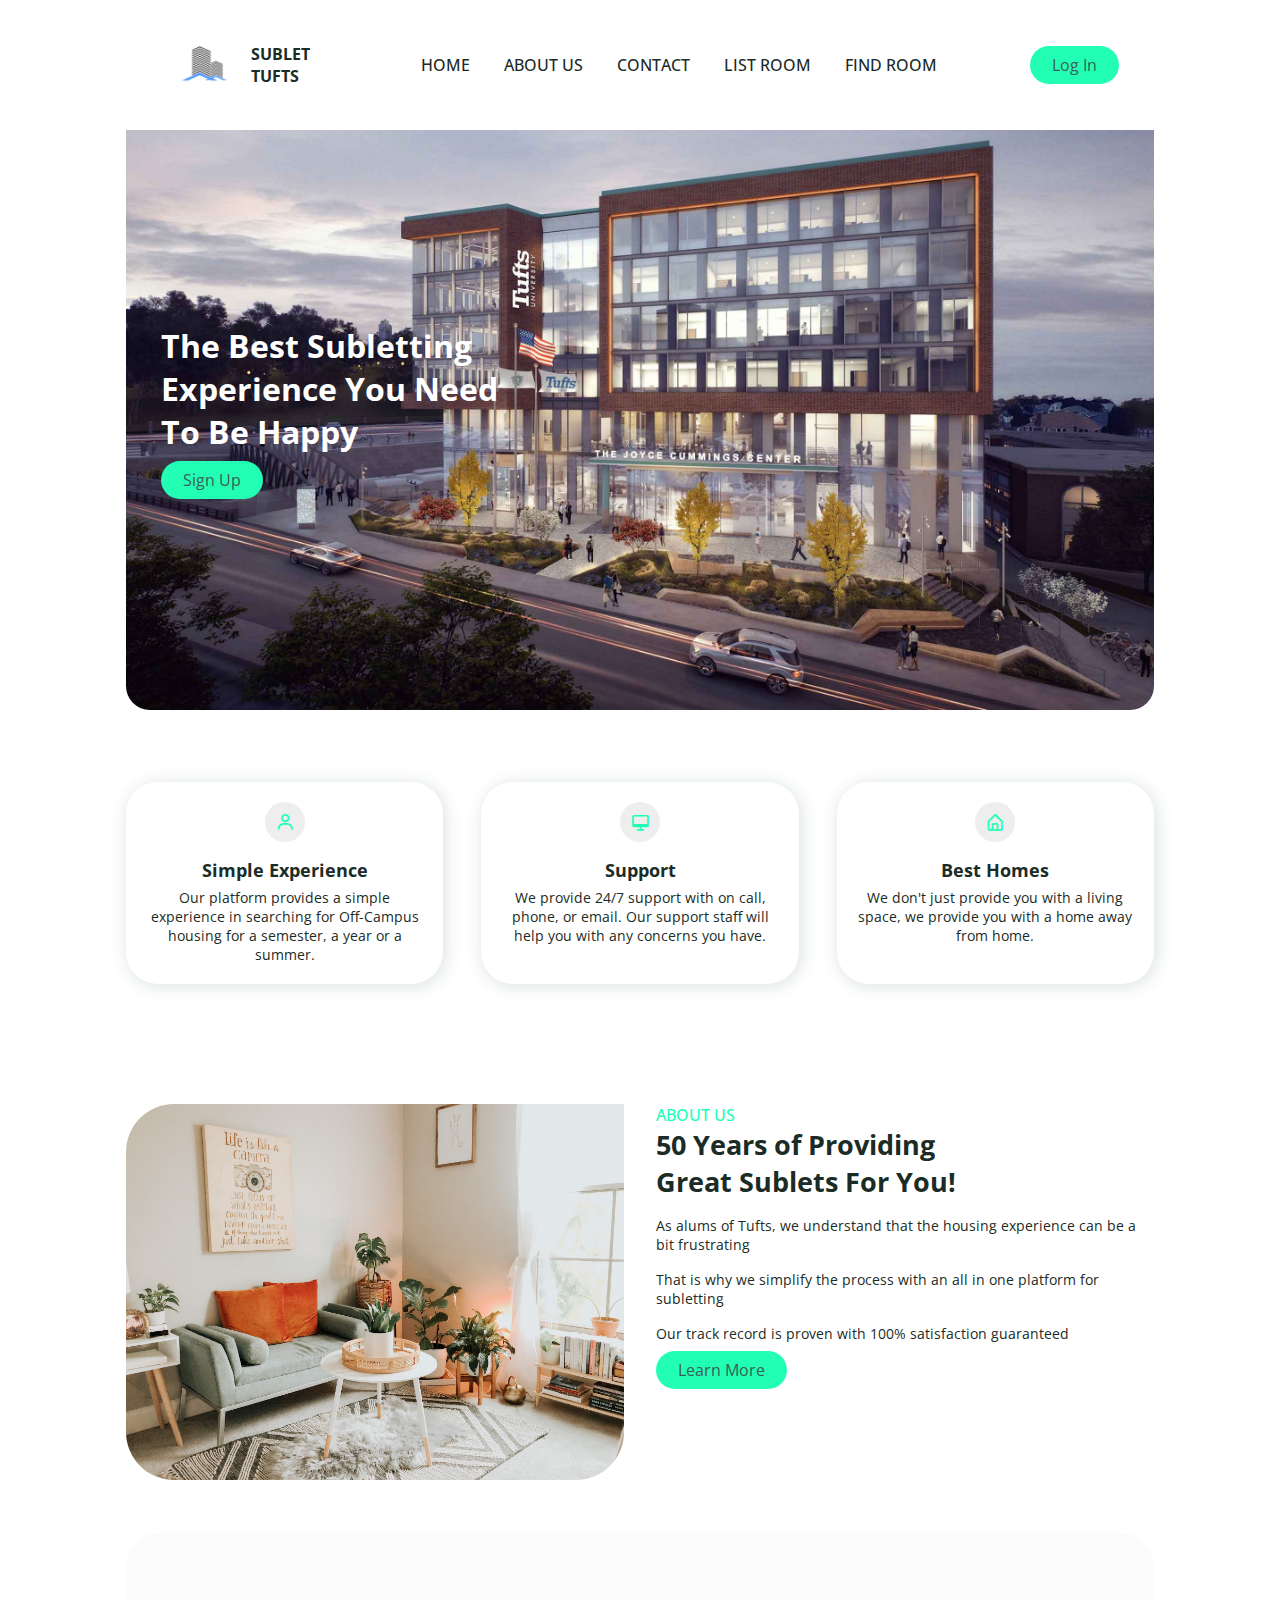
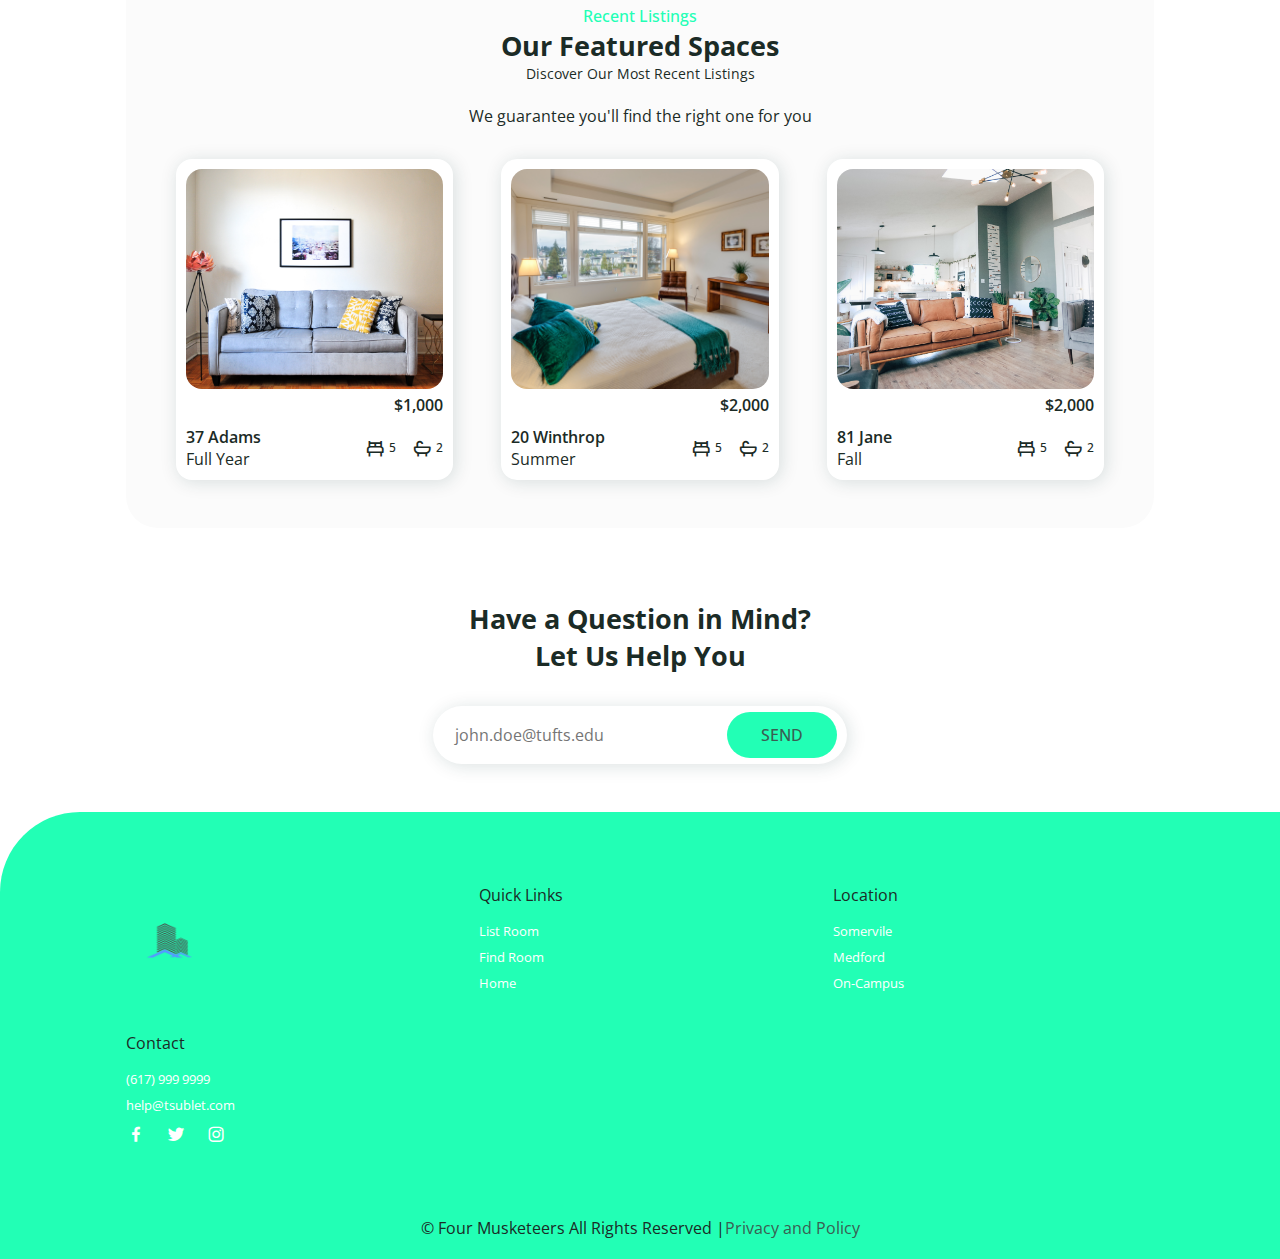
==== index.html @ 1c523b48 "change text color" ====
<!DOCTYPE html>
<html lang="en">
<head>
    <meta charset="UTF-8">
    <meta http-equiv="X-UA-Compatible" content="IE=edge">
    <meta name="viewport" content="width=device-width, initial-scale=1.0">

    <!-- Link to CSS -->
    <link rel="stylesheet" href="https://cdn.jsdelivr.net/npm/boxicons@latest/css/boxicons.min.css">
    <link rel="stylesheet" href="css/styles.css">
    <title>Tufts Sublet</title>
</head>
<body>

    <!-- Navbar -->
    <header>
        <div class="nav container">
            <!-- Logo -->
            <a href="index.html" class="logo"><img src="img/logo.png" alt="logo">Sublet Tufts</a>
            <input type="checkbox" name="" id="menu">
            <label for="menu"><i class="bx bx-menu" id="menu-icon"></i></label>
            <!-- Nav List -->
            <ul class="navbar">
                <li><a href="index.html">Home</a></li>
                <li><a href="about.html">About Us</a></li>
                <li><a href="contact.html">Contact</a></li>
                <li><a href="list_room.html">List Room</a></li>
                <li><a href="find_room.html">Find Room</a></li>
            </ul>

            <!-- Log In Button -->
            <a href="#" class="login-btn">Log In</a>
        </div>
    </header>

    <!-- Hero Section -->
    <section class="home container" id="home">
        <div class="home-text">
            <h1>The Best Subletting <br> Experience You Need <br> To Be Happy</h1>
            <a href="#" class="login-btn">Sign Up</a>
        </div>
    </section>

    <!-- pitch -->
    <section class="pitch container" id="pitch">
        <!-- Box 1 -->
        <div class="box">
            <i class="bx bx-user"></i>
            <h3>Simple Experience</h3>
            <p>Our platform provides a simple experience in searching for Off-Campus
                housing for a semester, a year or a summer.
            </p>
        </div>

        <!-- Box 2 -->
        <div class="box">
            <i class="bx bx-desktop"></i>
            <h3>Support</h3>
            <p>We provide 24/7 support with on call, phone, or email. Our support staff
                will help you with any concerns you have.
            </p>
        </div>

        <!-- Box 3 -->
        <div class="box">
            <i class="bx bx-home-alt"></i>
            <h3>Best Homes</h3>
            <p>We don't just provide you with a living space, we provide you with a home 
                away from home.
            </p>
        </div>
    </section>

    <!-- About Us -->
    <section class="about container" id="about">
        <div class="about-img">
            <img src="img/about.jpg" alt="about us">
        </div>
        <div class="about-text">
            <span>About Us</span>
            <h2>50 Years of Providing <br> Great Sublets For You!</h2>
            <p>As alums of Tufts, we understand that the housing experience can be a bit frustrating</p>
            <p>That is why we simplify the process with an all in one platform for subletting</p>
            <p>Our track record is proven with 100% satisfaction guaranteed</p>
            <a href="#" class="login-btn">Learn More</a>
        </div>
    </section>


    <!-- Rooms -->
    <section class="rooms container" id="rooms">
        <div class="heading">
            <span>Recent Listings</span>
            <h2>Our Featured Spaces</h2>
            <p> Discover Our Most Recent Listings</p> <br> We guarantee you'll find the right one for you</p>
        </div>
        <div class="rooms-container container">
            <!-- Box 1 -->
            <div class="box" onclick="navigateToRoom(1)">
                <img src="img/picture1.jpg" alt="picture1">
                <h3>$1,000</h3>
                <div class="content">
                    <div class="tex">
                        <h3>37 Adams</h3>
                        <p>Full Year</p>
                    </div>
                    <div class="icon">
                        <i class="bx bx-bed"><span>5</span></i>
                        <i class="bx bx-bath"><span>2</span></i>
                    </div>
                </div>
            </div>

            <!-- Box 2 -->
            <div class="box" onclick="navigateToRoom(2)">
                <img src="img/picture2.jpg" alt="picture2">
                <h3>$2,000</h3>
                <div class="content">
                    <div class="tex">
                        <h3>20 Winthrop</h3>
                        <p>Summer</p>
                    </div>
                    <div class="icon">
                        <i class="bx bx-bed"><span>5</span></i>
                        <i class="bx bx-bath"><span>2</span></i>
                    </div>
                </div>
            </div>

            <!-- Box 3 -->
            <div class="box" onclick="navigateToRoom(3)">
                <img src="img/picture3.jpg" alt="picture3">
                <h3>$2,000</h3>
                <div class="content">
                    <div class="tex">
                        <h3>81 Jane</h3>
                        <p>Fall</p>
                    </div>
                    <div class="icon">
                        <i class="bx bx-bed"><span>5</span></i>
                        <i class="bx bx-bath"><span>2</span></i>
                    </div>
                </div>
            </div>
    </section>

    <!-- Support -->
    <section class="support container">
        <h2>Have a Question in Mind? <br> Let Us Help You</h2>
        <form action="">
            <input type="email" name="" id="email-box" placeholder="   john.doe@tufts.edu" required>
            <input type="submit" value="Send" class="login-btn">
        </form>
    </section>

    <!-- Footer -->
    <section class="footer">
	<div class="footer-container container">
		<!-- Logo -->
		<a href="index.html" class="logo"><img src="img/logo.png" alt="logo"></a>
		<div class="footer-box">
			<h3>Quick Links</h3>
			<a href="list_room.html">List Room</a>
			<a href="#">Find Room</a>
			<a href="index.html">Home</a>
		</div>
		<div class="footer-box">
			<h3>Location</h3>
			<a href="find_room.html">Somervile</a>
			<a href="find_room.html">Medford</a>
			<a href="find_room.html">On-Campus</a>
		</div>
		<div class="footer-box">
			<h3>Contact</h3>
			<a href="#">(617) 999 9999</a>
			<a href="#">help@tsublet.com</a>
			<div class="social">
				<a href="#"><i class="bx bxl-facebook"></i></a>
				<a href="#"><i class="bx bxl-twitter"></i></a>
				<a href="#"><i class="bx bxl-instagram"></i></a>
			</div>
		</div>
	</div>
</section>

    <!-- Copyright -->
    <div class="copyright">
        <p>&#169; Four Musketeers All Rights Reserved |<a href="privacy.html" style="color: #3a5e52; text-decoration: none;">Privacy and Policy</a> </p>
    </div>
	
	<script>
        function navigateToRoom(roomId) {
            window.location.href = "room.html?roomId=" + roomId;
        }
    </script>
    
</body>
</html>
---- css/styles.css ----
/* Google Fonts  */
@import url('https://fonts.googleapis.com/css2?family=Poppins:ital,wght@0,100;0,200;0,300;0,400;0,500;0,600;0,700;0,800;0,900;1,100;1,200;1,300;1,400;1,500;1,600;1,700;1,800;1,900&display=swap');
@import url('https://fonts.googleapis.com/css2?family=Open+Sans:ital,wght@0,300;0,400;0,500;0,600;0,700;0,800;1,300;1,400;1,500;1,600;1,700;1,800&display=swap');

/* Overall css  */
* {
    font-family: 'Open Sans', sans-serif;
    margin: 0;
    padding: 0;
    box-sizing: border-box;
    scroll-behavior: smooth;
    scroll-padding-top: 3rem;
    list-style: none;
    text-decoration: none;
}

:root {
    --main-color: #22ffb5;
    --second-color: #3a5e52;
    --text-color: #1b2b26;
    --bg-color: #fff;


    /* Box Shadow */
    --box-shadow: 2px 2px 18px rgb(14 52 54 / 15%);
}
img {
    width: 100%;
}

body {
    color: var(--text-color);
}

section {
    padding: 4.5rem 0 3rem;
}


/* Navbar */
.logo {
    width: 90px;
    display: flex;
    align-items: center;
    column-gap: -10px;
    font-size: 1rem;
    font-weight: 700;
    color: var(--text-color);
    text-transform: uppercase;
}

header {
    display: block;
    width: 100%;
    background: var(--bg-color);
    position: fixed;
    top: 0;
    left: 0;
    z-index: 100;
}

.container {
    max-width: 1028px;
    margin-left: auto;
    margin-right: auto;
}

.nav {
    display: flex;
    align-items: center;
    justify-content: space-between;
    padding: 20px 35px;
}

.navbar {
    display: flex;
}

.navbar a {
    padding: 8px 17px;
    color: var(--text-color);
    font-size: 1rem;
    text-transform: uppercase;
    font-weight: 500;
    transition: all .3s;
}

.navbar a:hover {
    color: var(--main-color);
}

#menu-icon {
    font-size: 24px;
    cursor: pointer;
    display: none;
}

#menu {
    display: none;
}

.login-btn {
    padding: 8px 22px;
    background: var(--main-color);
    color: var(--second-color);
    border-radius: 5rem;
    transition: all .3s;
}

.btn:hover {
    background: #375805;
}


.home {
    margin-top: 5rem;
    background: url(../img/home.jpg);
    background-repeat: no-repeat;
    background-size: cover;
    background-position: center;
    height: 70vh;
    border-radius: 1.5rem;
    display: flex;
    align-items: center;
}

.home-text {
    padding-left: 35px;
}

.home-text h1 {
    color: var(--bg-color);
    font-size: 2rem;
    margin-bottom: 1rem;
}


/* About */
.about {
    display: grid;
    grid-template-columns: repeat(auto-fit,minmax(18rem,auto));
    gap: 2rem;
}

.about-img img {
    border-radius: 3rem 0 3rem 3rem;
}

.about-text span {
    font-size: 1rem;
    text-transform: uppercase;
    font-weight: 500;
    color: var(--main-color);
}

.about-text h2 {
    font-size: 1.7rem;
}

.about-text p {
    font-size: 0.9rem;
    margin: 1rem 0 1rem;
}

/* pitch */
.pitch {
    display: grid;
    grid-template-columns: repeat(auto-fit,minmax(240px,auto));
    gap: 2.4rem;
}

.pitch .box {
    padding: 20px;
    background: var(--bg-color);
    box-shadow: var(--box-shadow);
    text-align: center;
    border-radius: 2rem;
    transition: all linear 0.2s;
}

.pitch .box:hover {
    background: var(--main-color);
    color: var(--bg-color);
}

.pitch .box .bx {
    padding: 10px;
    border-radius: 50%;
    background: #eee;
    color: var(--main-color);
    font-size: 20px;
}

.pitch .box h3 {
    font-size: 1.1rem;
    margin: 1rem 0 0.4rem;
}

.pitch .box p {
    font-size: 0.9rem;
}

/* rooms */
.heading {
    text-align: center;
    margin-bottom: 2rem;
}

.heading span {
    font-weight: 500;
    color: var(--main-color);
}

.heading h2 {
    font-size: 1.7rem;
}

.heading p {
    font-size: 0.9rem;
}

.rooms {
    background: #fbfbfb;
    border-radius: 2rem;
}

.rooms-container {
    display: grid;
    grid-template-columns: repeat(auto-fit,minmax(240px,auto));
    gap: 3rem;
    padding: 0 50px;
}

.rooms-container .box {
    background: var(--bg-color);
    padding: 10px;
    border-radius: 1rem;
    box-shadow: var(--box-shadow);
}

.rooms-container .box:hover {
    transform: translateY(-10px);
    transition: 0.5s;
}

.rooms-container .box img {
    border-radius: 1rem;
    height: 220px;
    object-fit: cover;
    object-position: center;
}

.rooms-container .box h3 {
    font-size: 1rem;
    font-weight: 600;
    float: right;
}

.rooms-container .box .content {
    display: flex;
    justify-content: space-between;
    margin-top: 2rem;
}

.rooms-container .box .content .text h3 {
    font-weight: 500;
}

.rooms-container .box .content .text p {
    font-size: 0.7rem;
}

.rooms-container .box .content .icon {
    display: flex;
    align-items: center;
    column-gap: 1rem;
}

.rooms-container .box .content .icon .bx {
    display: flex;
    align-items: center;
    font-size: 20px;
}

.rooms-container .box .content .icon span {
    font-size: 12px;
    font-weight: 500;
    margin-left: 4px;
}


/* support */
.support {
    display: flex;
    flex-direction: column;
    align-items: center;
    row-gap: 2rem;
    justify-content: center;
    text-align: center;
}

.support h2 {
    font-size: 1.7rem;
}

.support form {
    background: var(--bg-color);
    box-shadow: var(--box-shadow);
    padding: 6px 10px;
    border-radius: 5rem;
}

.support form input {
    border: none;
    outline: none;
    font-size: 1rem;
}

.support #email-box {
    width: 280px;
}

.support .login-btn {
    padding: 12px 34px;
    font-weight: 500;
    text-transform: uppercase;
}


/* Footer */
.footer {
    background: var(--main-color);
    color: var(--text-color);
    border-radius: 5rem 0 0 0;
}

.footer-container {
    display: grid;
    grid-template-columns: repeat(auto-fit,minmax(240px,auto));
    gap: 2rem;
}

.footer-container h2 {
    font-size: 1.7rem;
    font-weight: 500;
}

.footer-box {
    display: flex;
    flex-direction: column;
}

.footer-box h3 {
    margin-bottom: 1rem;
    font-size: 1rem;
    font-weight: 400;
}

.footer-box a {
    font-size: 0.8rem;
    color: var(--bg-color);
    font-weight: 400;
    margin-bottom: 0.5rem;
}

.footer-box a:hover {
    color: var(--second-color);
}

.social a {
    font-size: 20px;
    margin-right: 1rem;
}

.social a:hover {
    color: var(--second-color);
}

.copyright {
    padding: 20px;
    text-align: center;
    color: var(--text-color);
    background: var(--main-color);
}

/* Responsiveness */
@media (max-width: 1080px) {
    .container {
        margin-left: 1rem;
        margin-right: 1rem;

    }
}

@media (max-width: 992px) {
    section {
        padding: 4rem 0 3rem;
    }
    .rooms-container {
        grid-template-columns: repeat(auto-fit,minmax(200px,auto));
        gap: 1rem;
        padding: 0 10px;
    }
    .footer-container {
        grid-template-columns: repeat(auto-fit,minmax(200px,auto));
        gap: 1rem;
    }
}

@media (max-width: 900px) {
    .nav {
        padding: 10px 0;
    }
    #menu-icon {
        display: initial;
    }
    .navbar {
        position: absolute;
        top: 100%;
        right: 0;
        left: 0;
        display: flex;
        flex-direction: column;
        background: var(--second-color);
        text-align: center;
        clip-path: circle(0% at 100% 1%);
        transition: .6s;
    }
    .navbar a {
        display: block;
        margin: 1rem;
        padding: 20px;
        color: var(--bg-color);
    }
    .navbar a:hover {
        background: var(--main-color);
        color: var(--bg-color);
        transition: .2s;
    }
    #menu:checked ~ .navbar {
        clip-path: circle(144% at 100% 1%);
    }
    .about-text span {
        font-size: 0.9rem;
    }
    .about-text h2,.heading h2,.support h2 {
        font-size: 1.4rem;
    }
}

@media (max-width: 638px) {
    .about-text {
        text-align: center;
    }
    .about-img {
        order: 2;
    }
}

@media (max-width: 442px) {
    .home-text {
        padding-left: 14px;
    }
    .home-text h1 {
        font-size: 1.7rem;
        text-shadow: var(--text-color);
    }
    .about-text h2,.heading h2,.support h2 {
        font-size: 1.2rem;
    }
    .rooms-container {
        padding: 0;
    }
    .support #email-box {
        width: 140px;
    }
    .footer {
        border-radius: 3rem 0 0 0;
    }
}
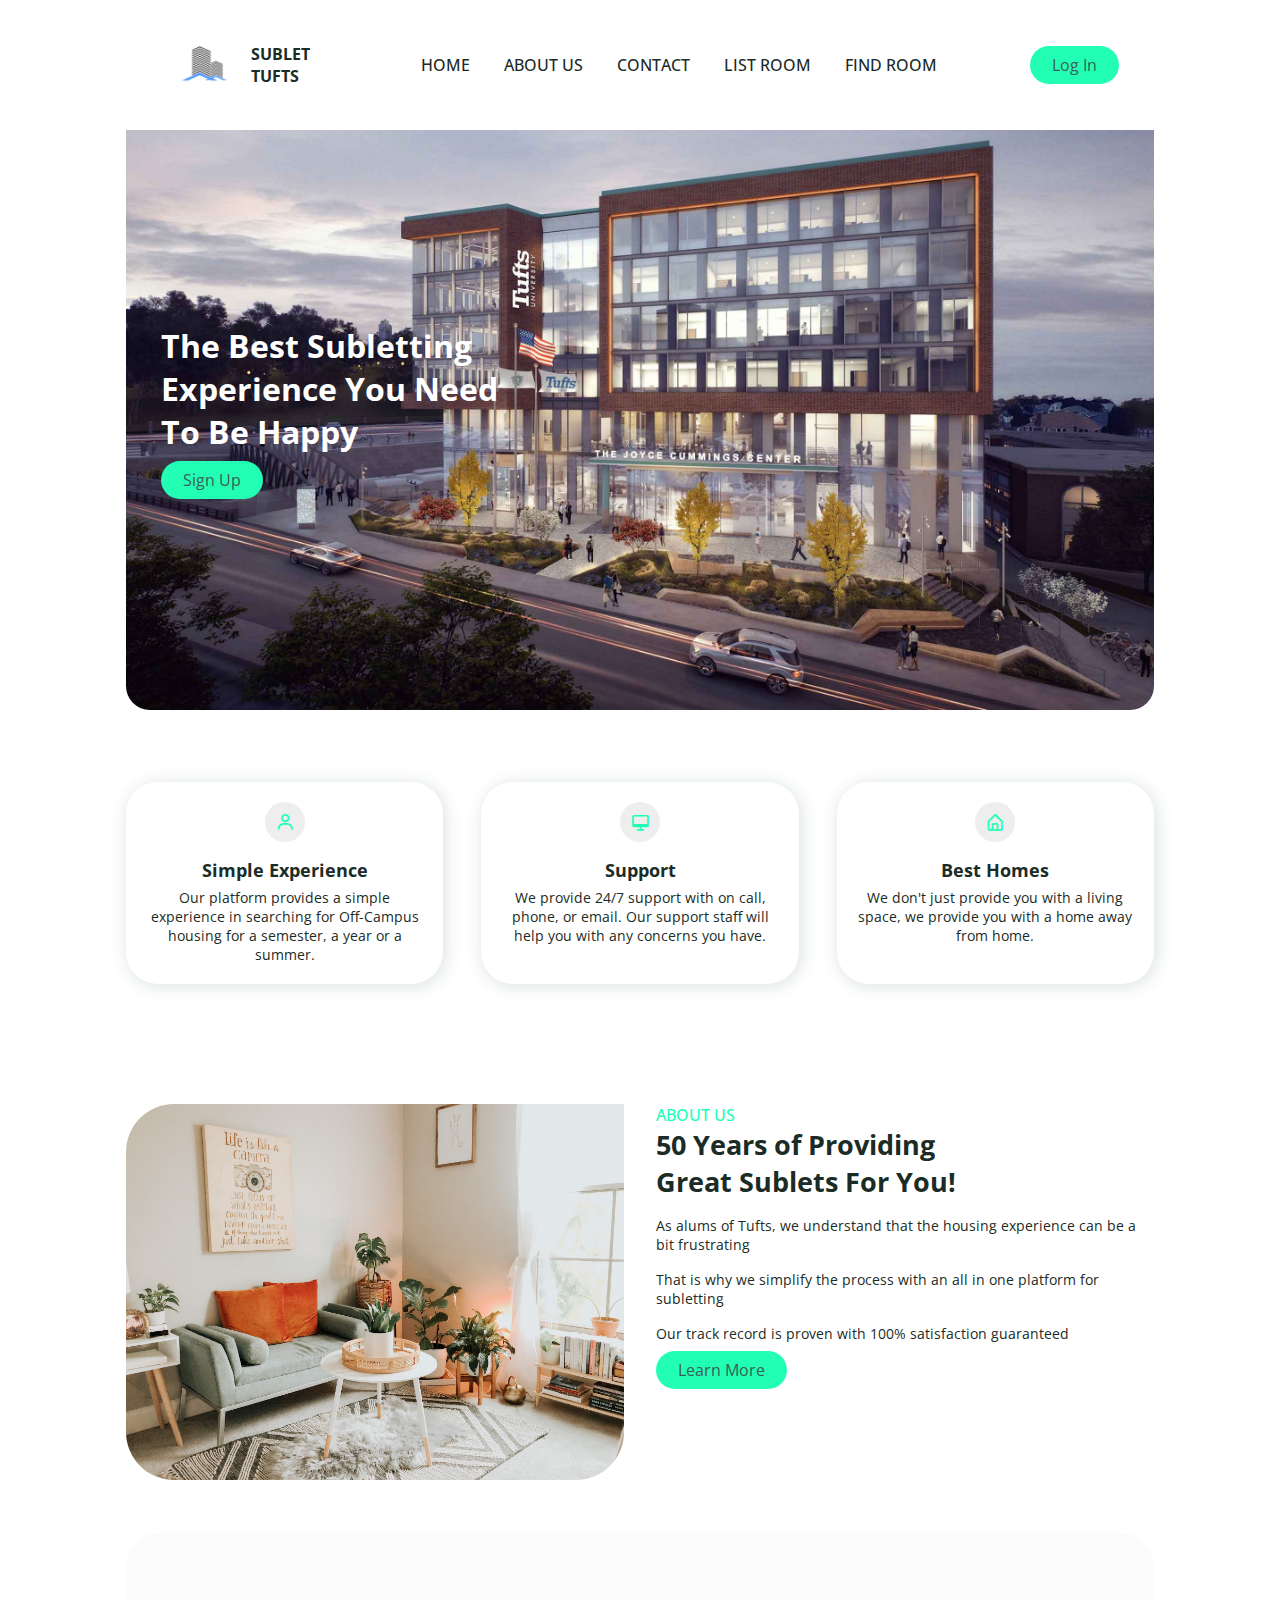
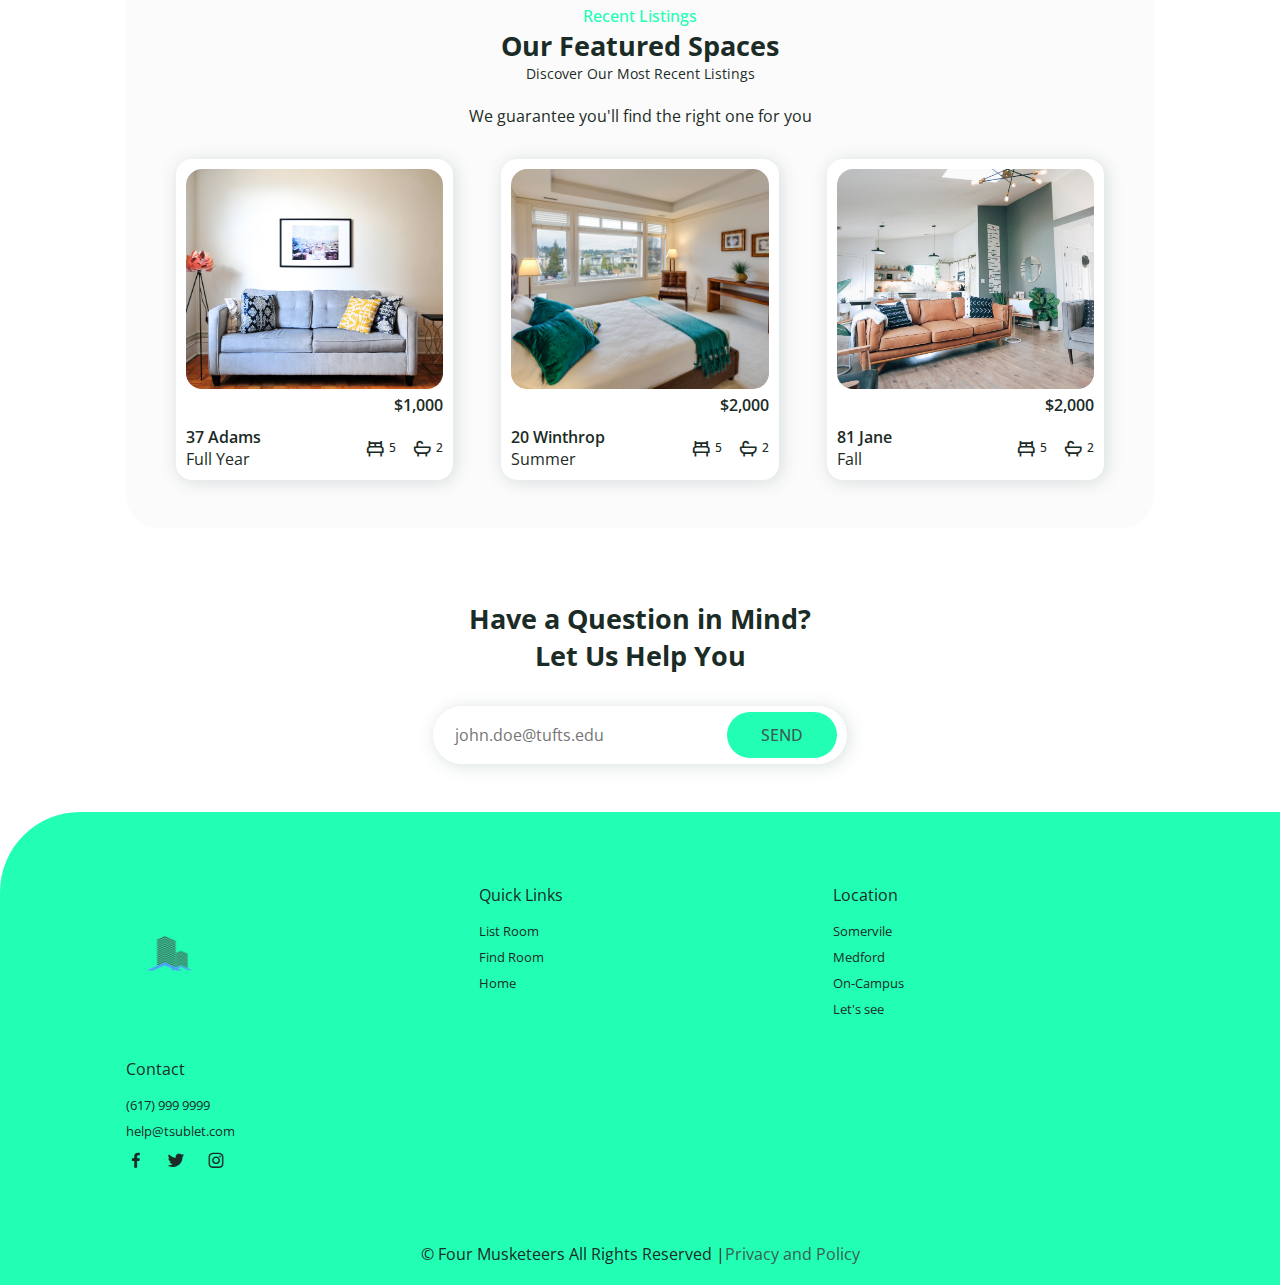
==== commit 41a15a59: "try new text color" ====
--- a/index.html
+++ b/index.html
@@ -169,6 +169,7 @@
 			<a href="find_room.html">Somervile</a>
 			<a href="find_room.html">Medford</a>
 			<a href="find_room.html">On-Campus</a>
+            <a href="find_room.html">Let's see</a>
 		</div>
 		<div class="footer-box">
 			<h3>Contact</h3>
--- a/css/styles.css
+++ b/css/styles.css
@@ -180,7 +180,7 @@
 
 .pitch .box:hover {
     background: var(--main-color);
-    color: var(--bg-color);
+    /* color: var(--bg-color); */
 }
 
 .pitch .box .bx {
@@ -358,7 +358,7 @@
 
 .footer-box a {
     font-size: 0.8rem;
-    color: var(--bg-color);
+    color: var(--text-color);
     font-weight: 400;
     margin-bottom: 0.5rem;
 }
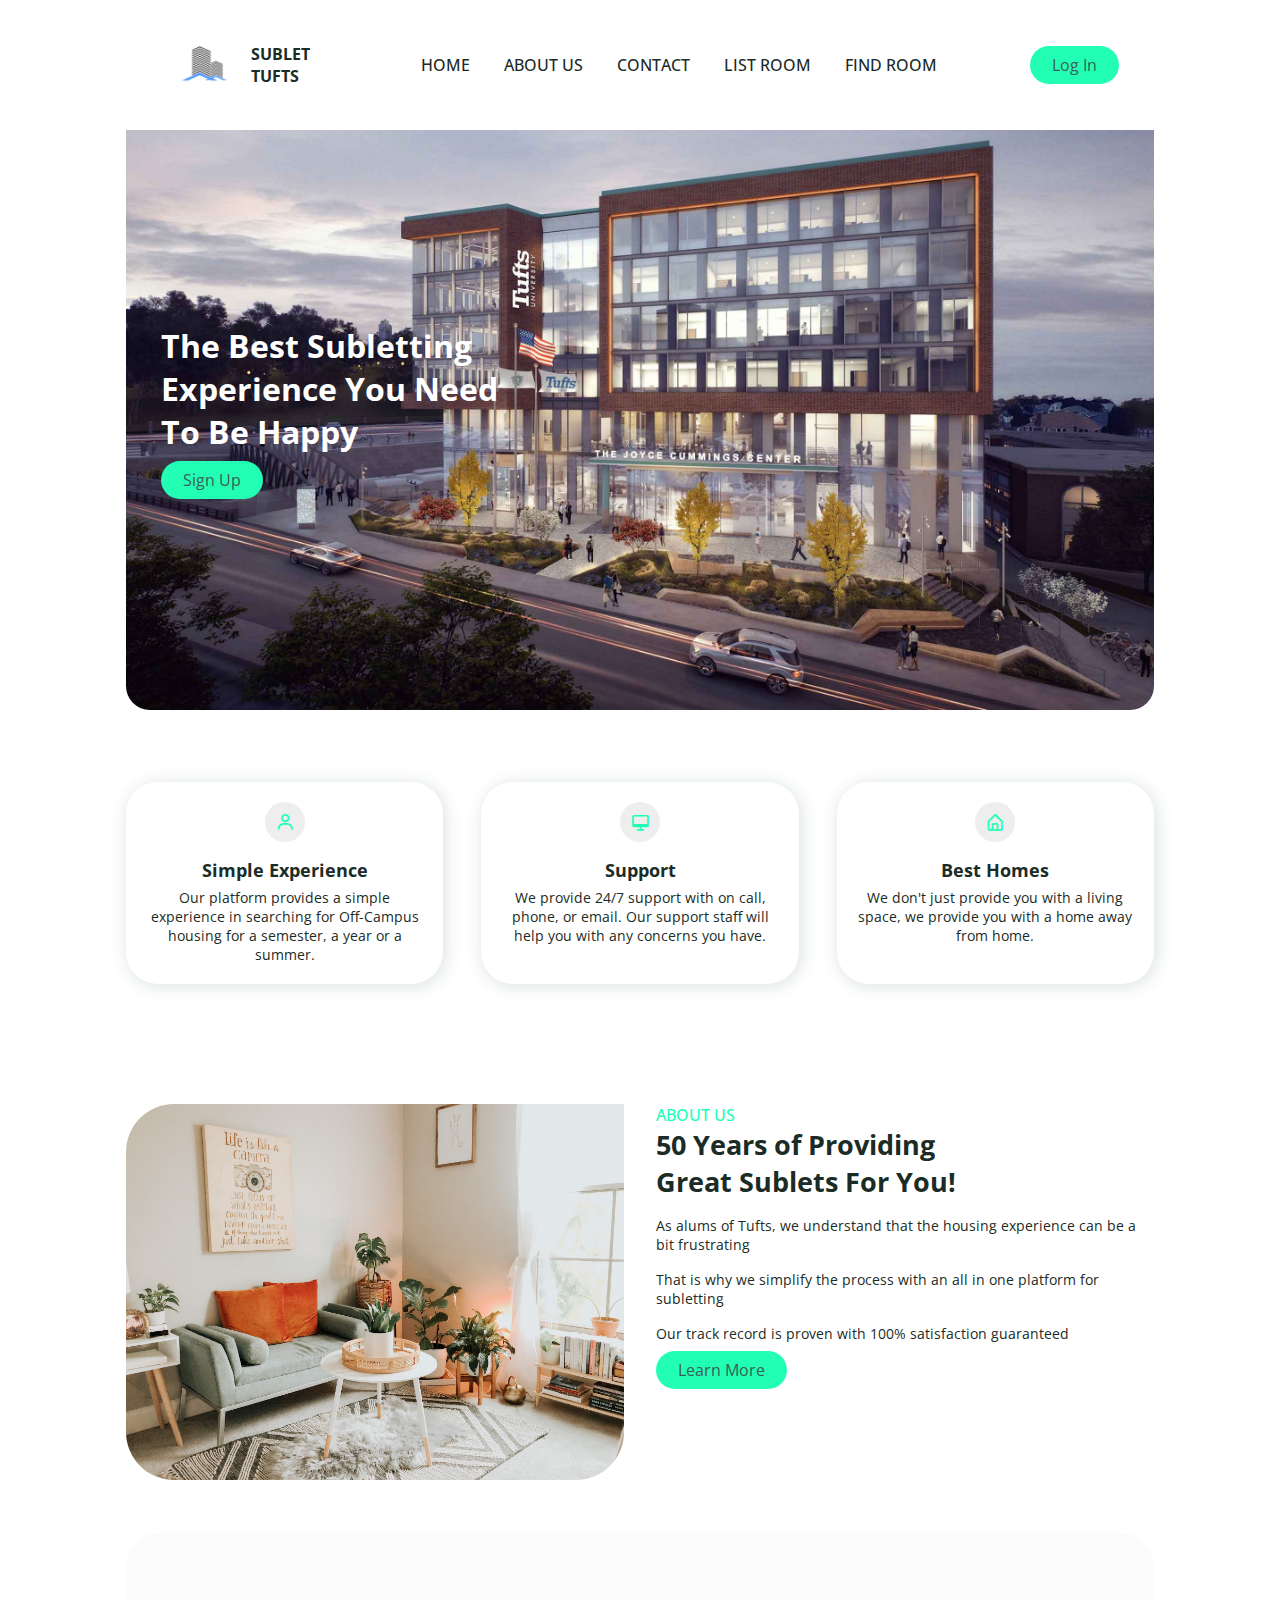
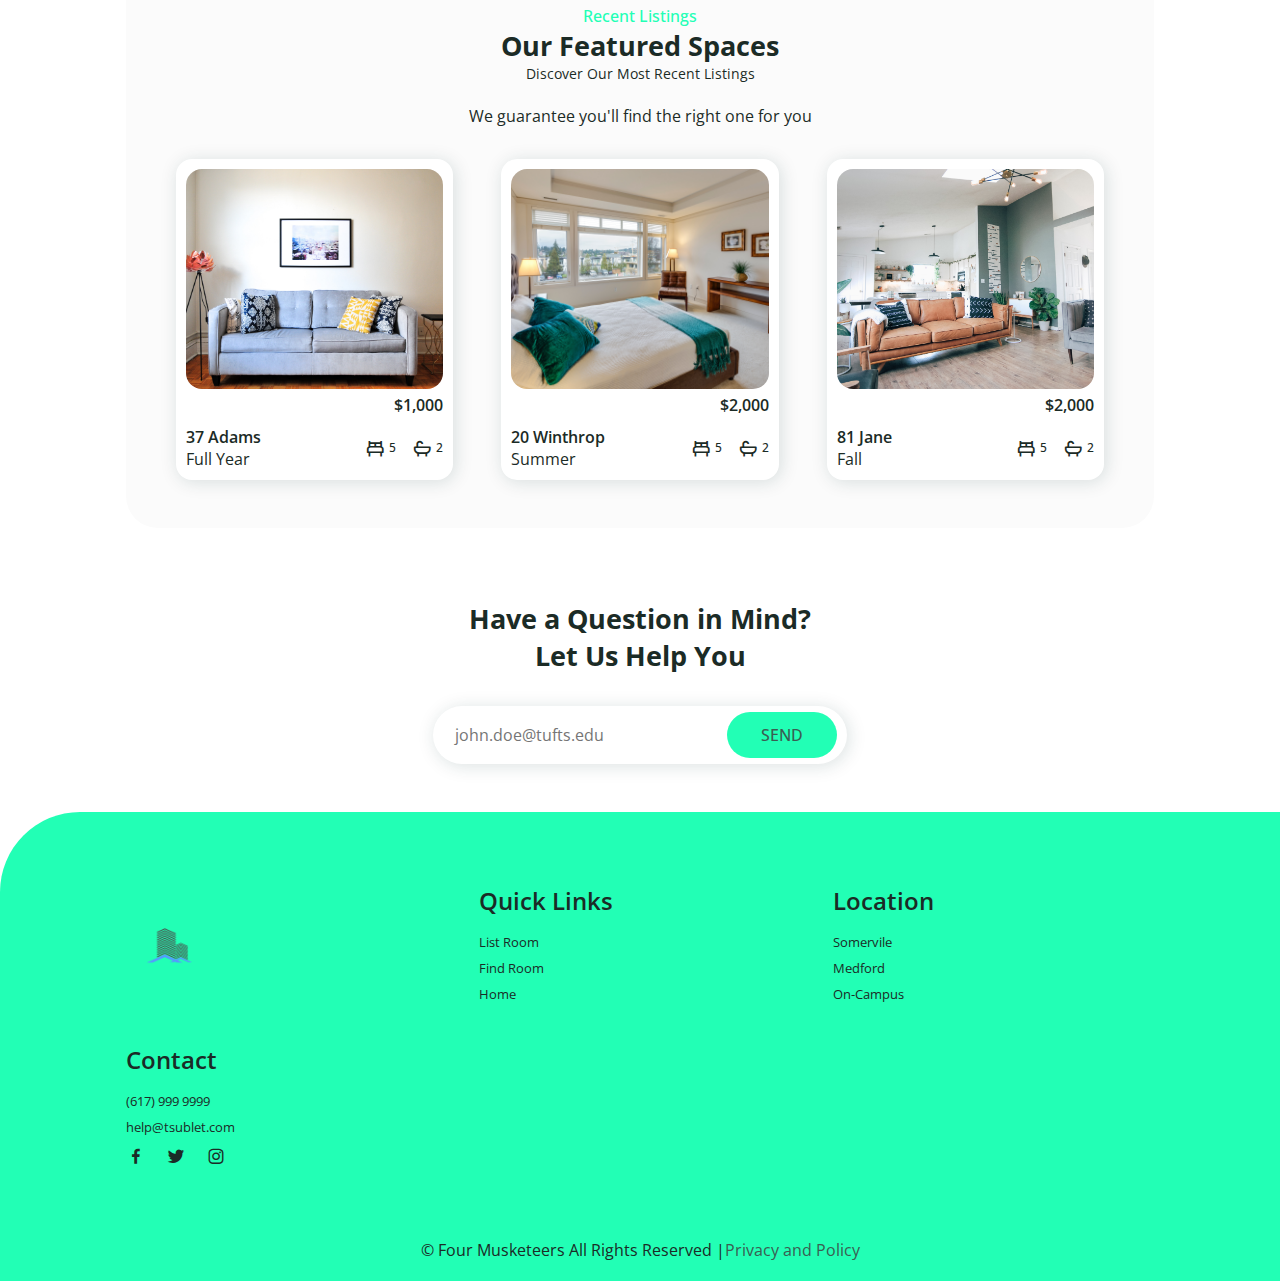
==== commit c265818c: "change text size" ====
--- a/index.html
+++ b/index.html
@@ -169,7 +169,6 @@
 			<a href="find_room.html">Somervile</a>
 			<a href="find_room.html">Medford</a>
 			<a href="find_room.html">On-Campus</a>
-            <a href="find_room.html">Let's see</a>
 		</div>
 		<div class="footer-box">
 			<h3>Contact</h3>
--- a/css/styles.css
+++ b/css/styles.css
@@ -352,8 +352,8 @@
 
 .footer-box h3 {
     margin-bottom: 1rem;
-    font-size: 1rem;
-    font-weight: 400;
+    font-size: 1.5rem;
+    font-weight: 600;
 }
 
 .footer-box a {
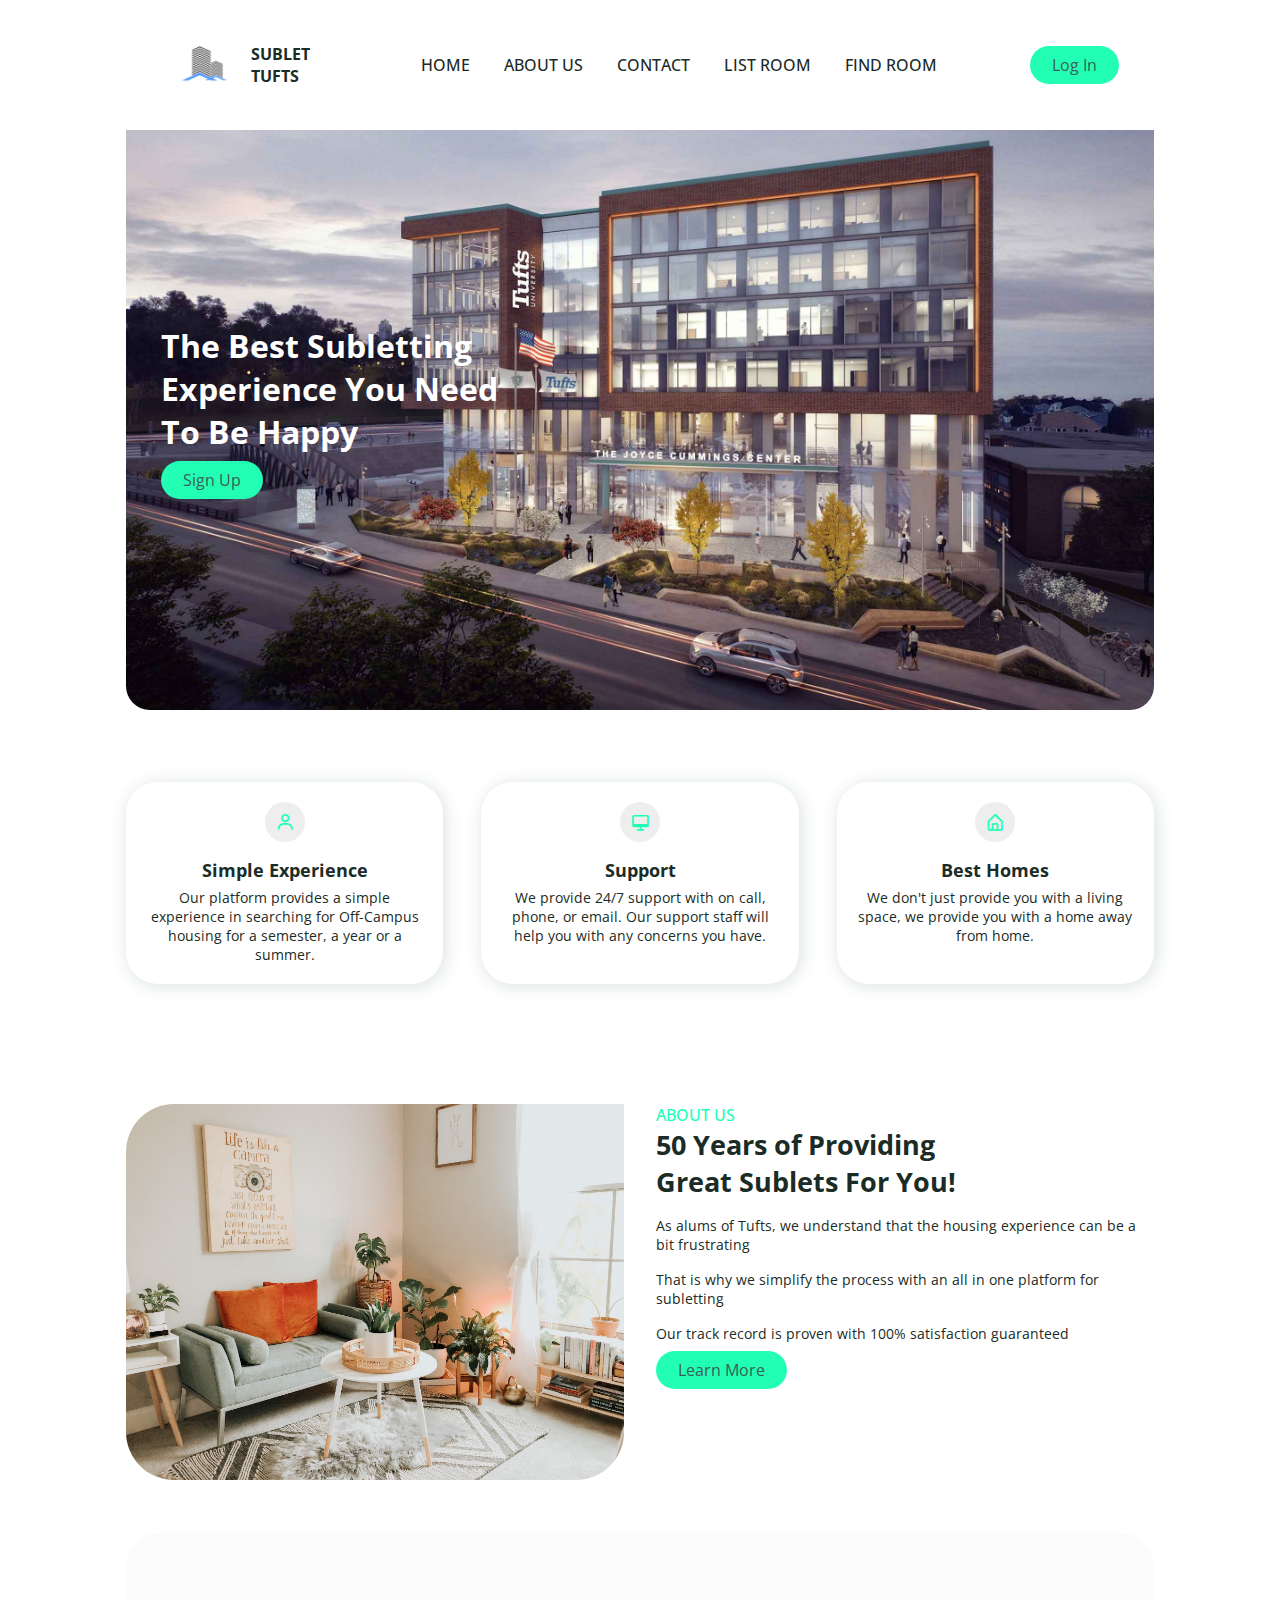
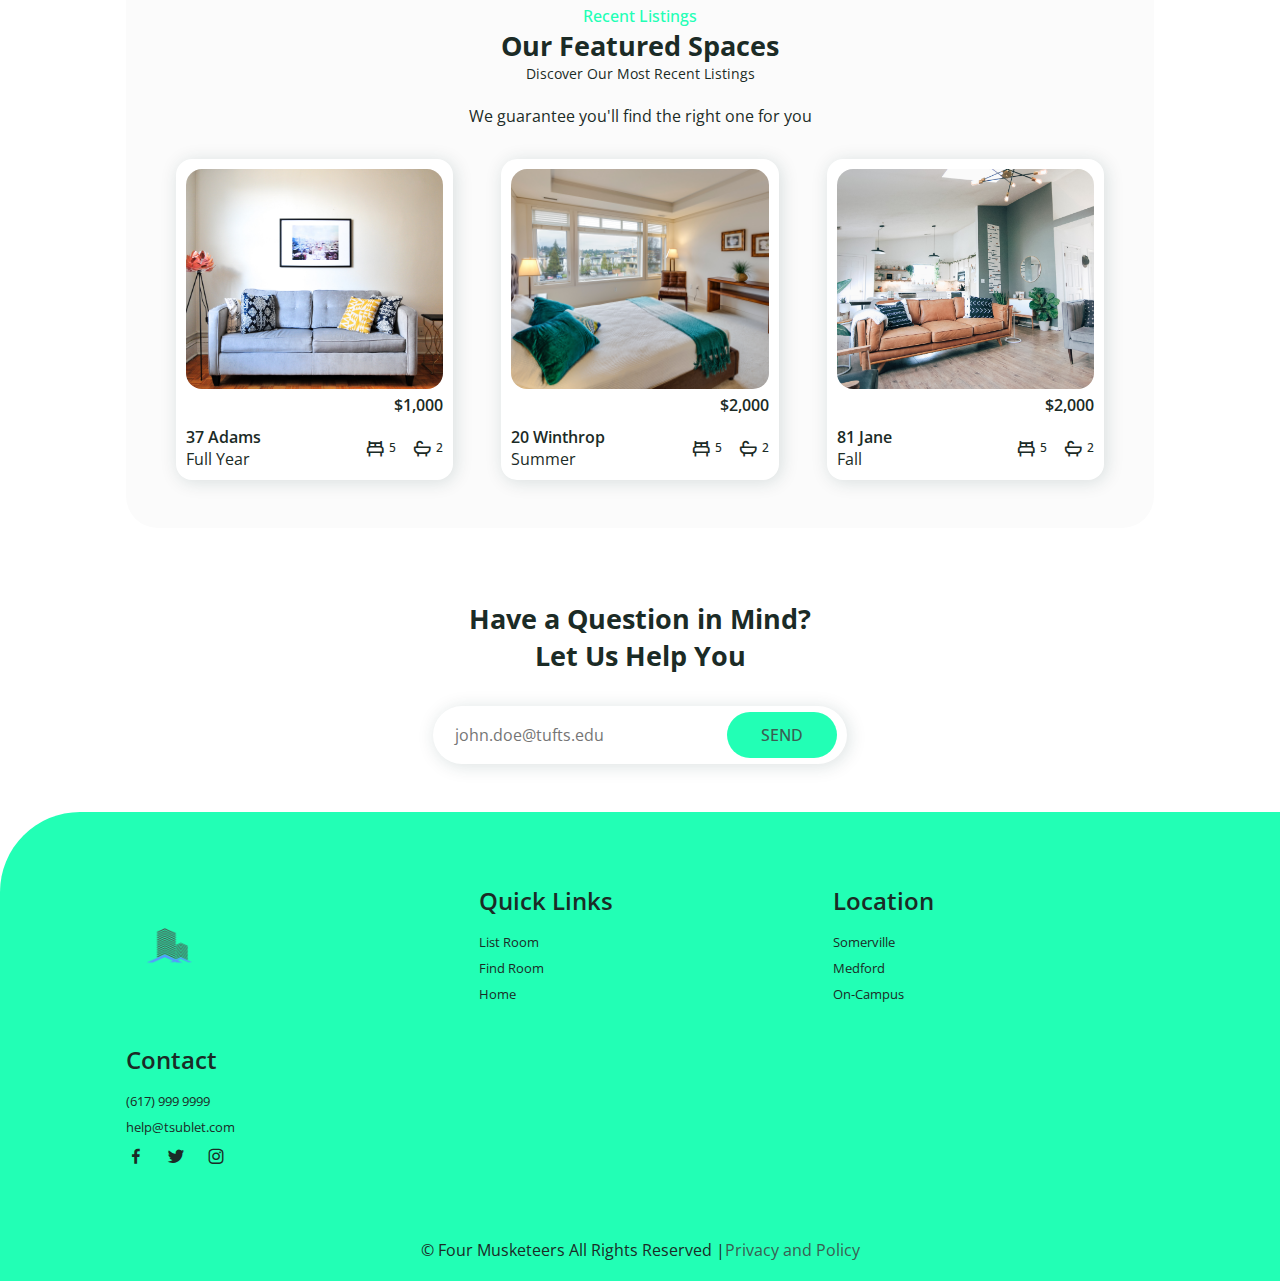
==== commit 3f7edc19: "change text color for about html" ====
--- a/index.html
+++ b/index.html
@@ -166,7 +166,7 @@
 		</div>
 		<div class="footer-box">
 			<h3>Location</h3>
-			<a href="find_room.html">Somervile</a>
+			<a href="find_room.html">Somerville</a>
 			<a href="find_room.html">Medford</a>
 			<a href="find_room.html">On-Campus</a>
 		</div>
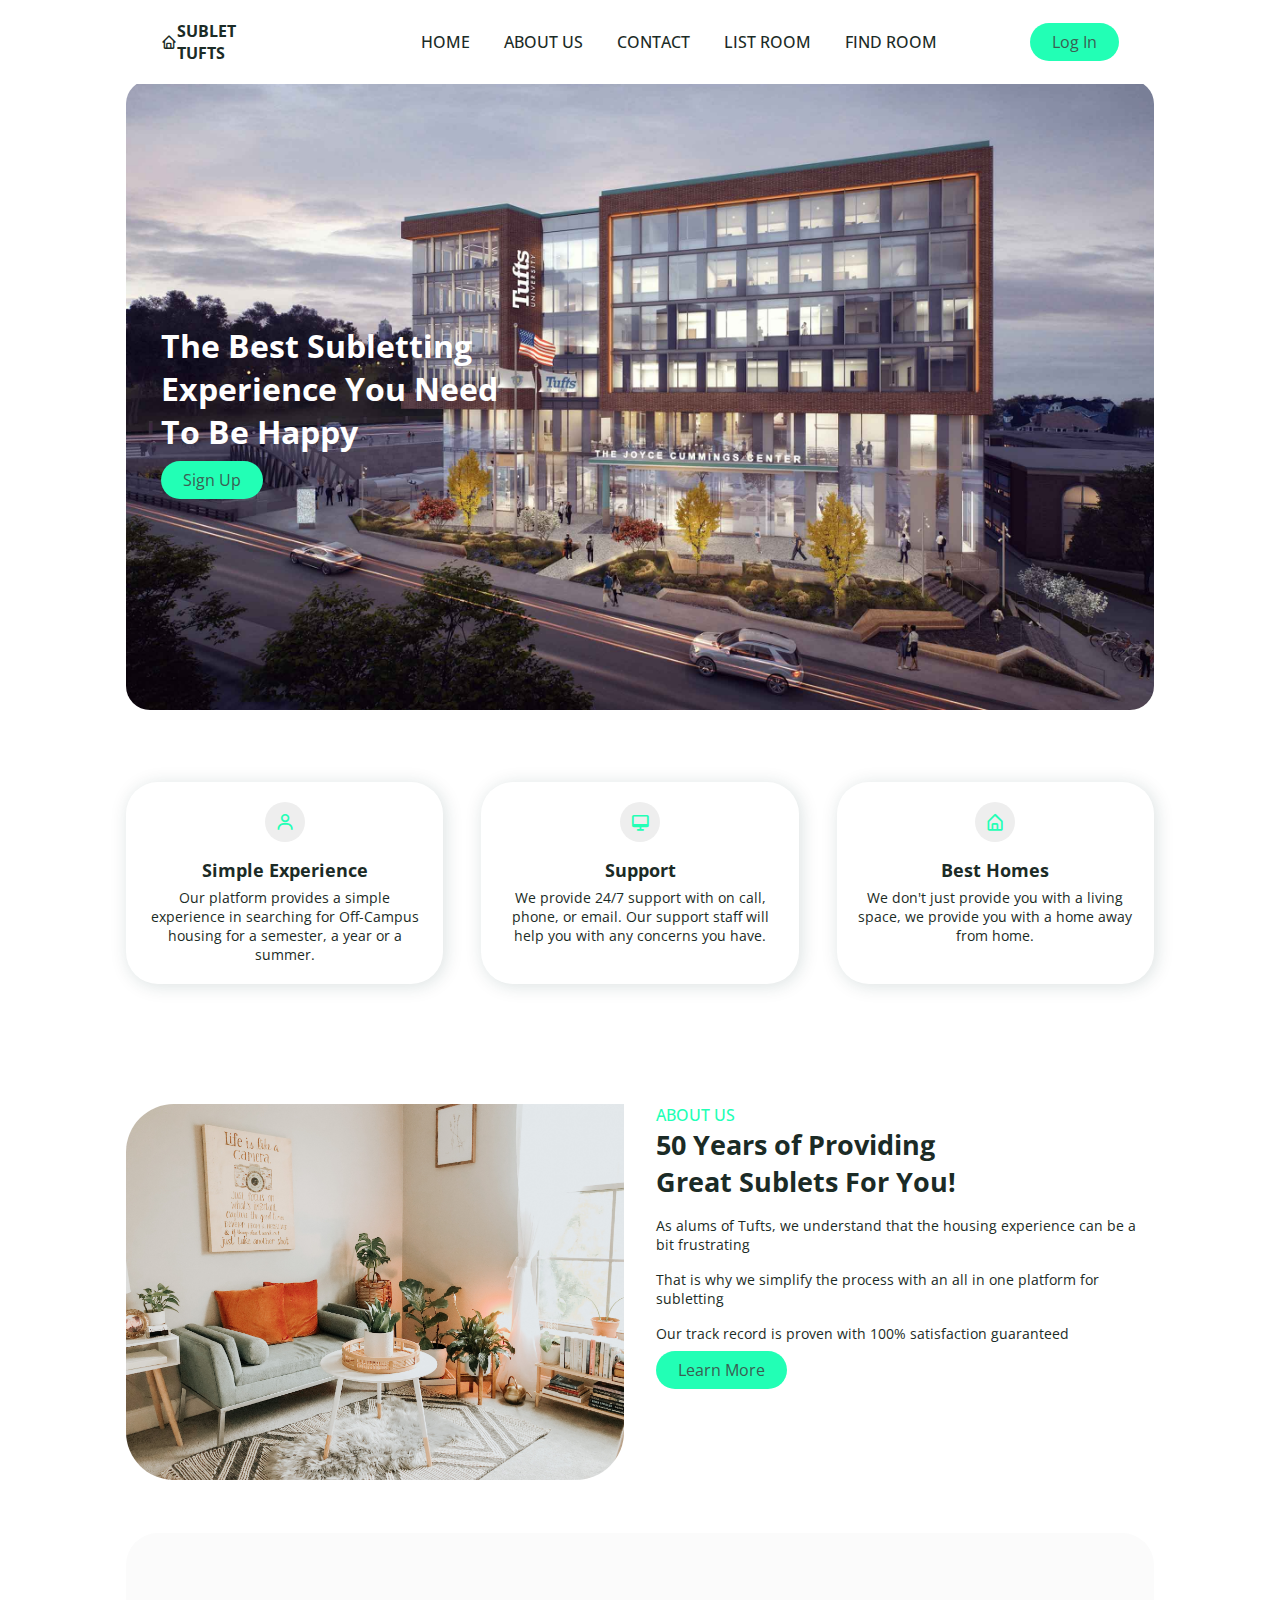
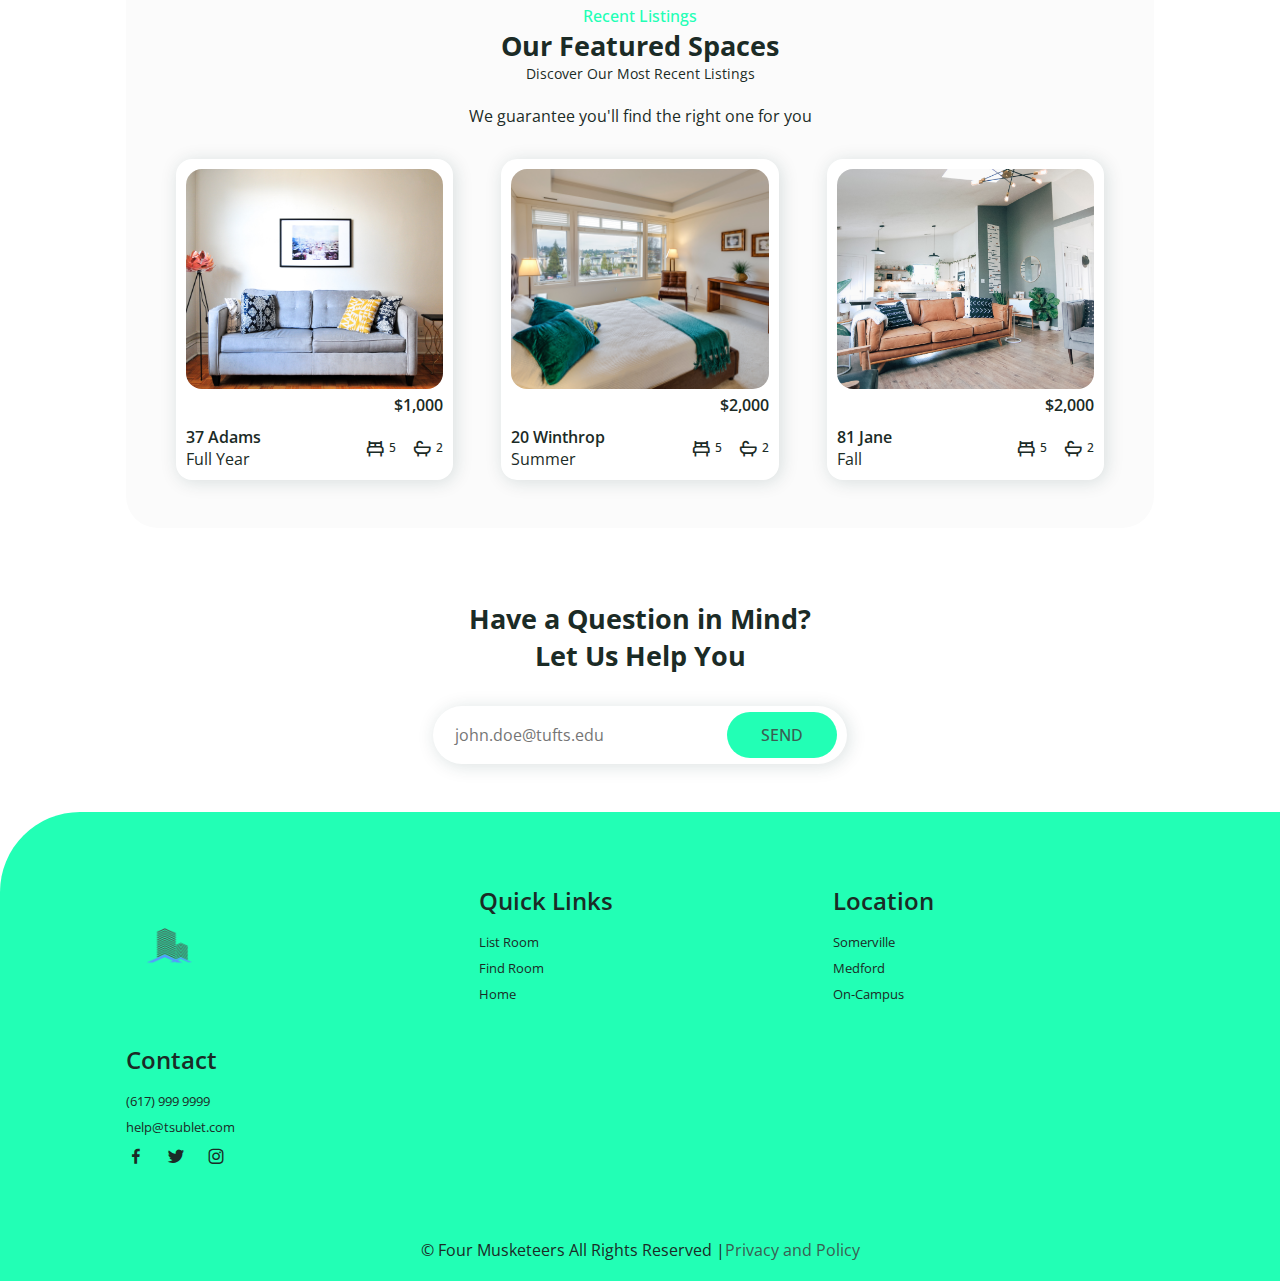
==== commit a68a6056: "change logo on the index page" ====
--- a/index.html
+++ b/index.html
@@ -16,7 +16,7 @@
     <header>
         <div class="nav container">
             <!-- Logo -->
-            <a href="index.html" class="logo"><img src="img/logo.png" alt="logo">Sublet Tufts</a>
+            <a href="index.html" class="logo"><i class="bx bx-home"></i>Sublet Tufts</a>
             <input type="checkbox" name="" id="menu">
             <label for="menu"><i class="bx bx-menu" id="menu-icon"></i></label>
             <!-- Nav List -->
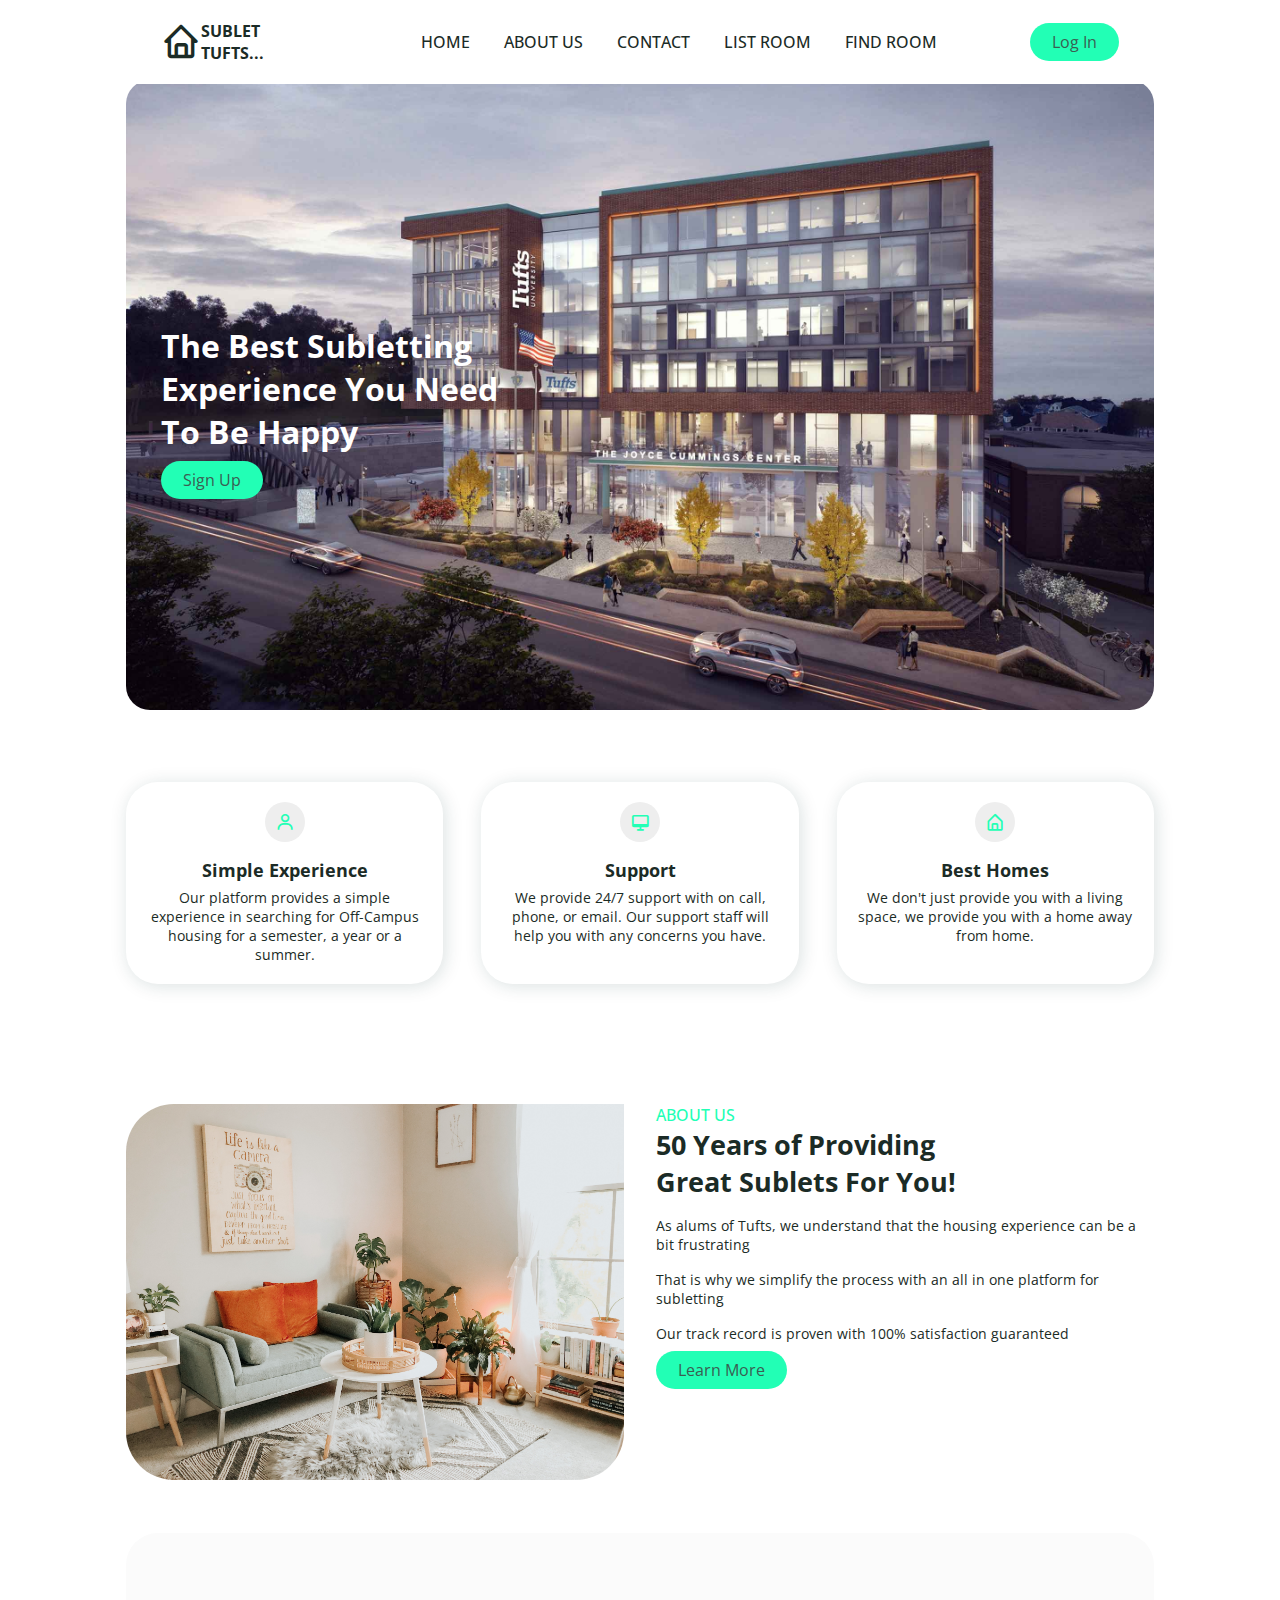
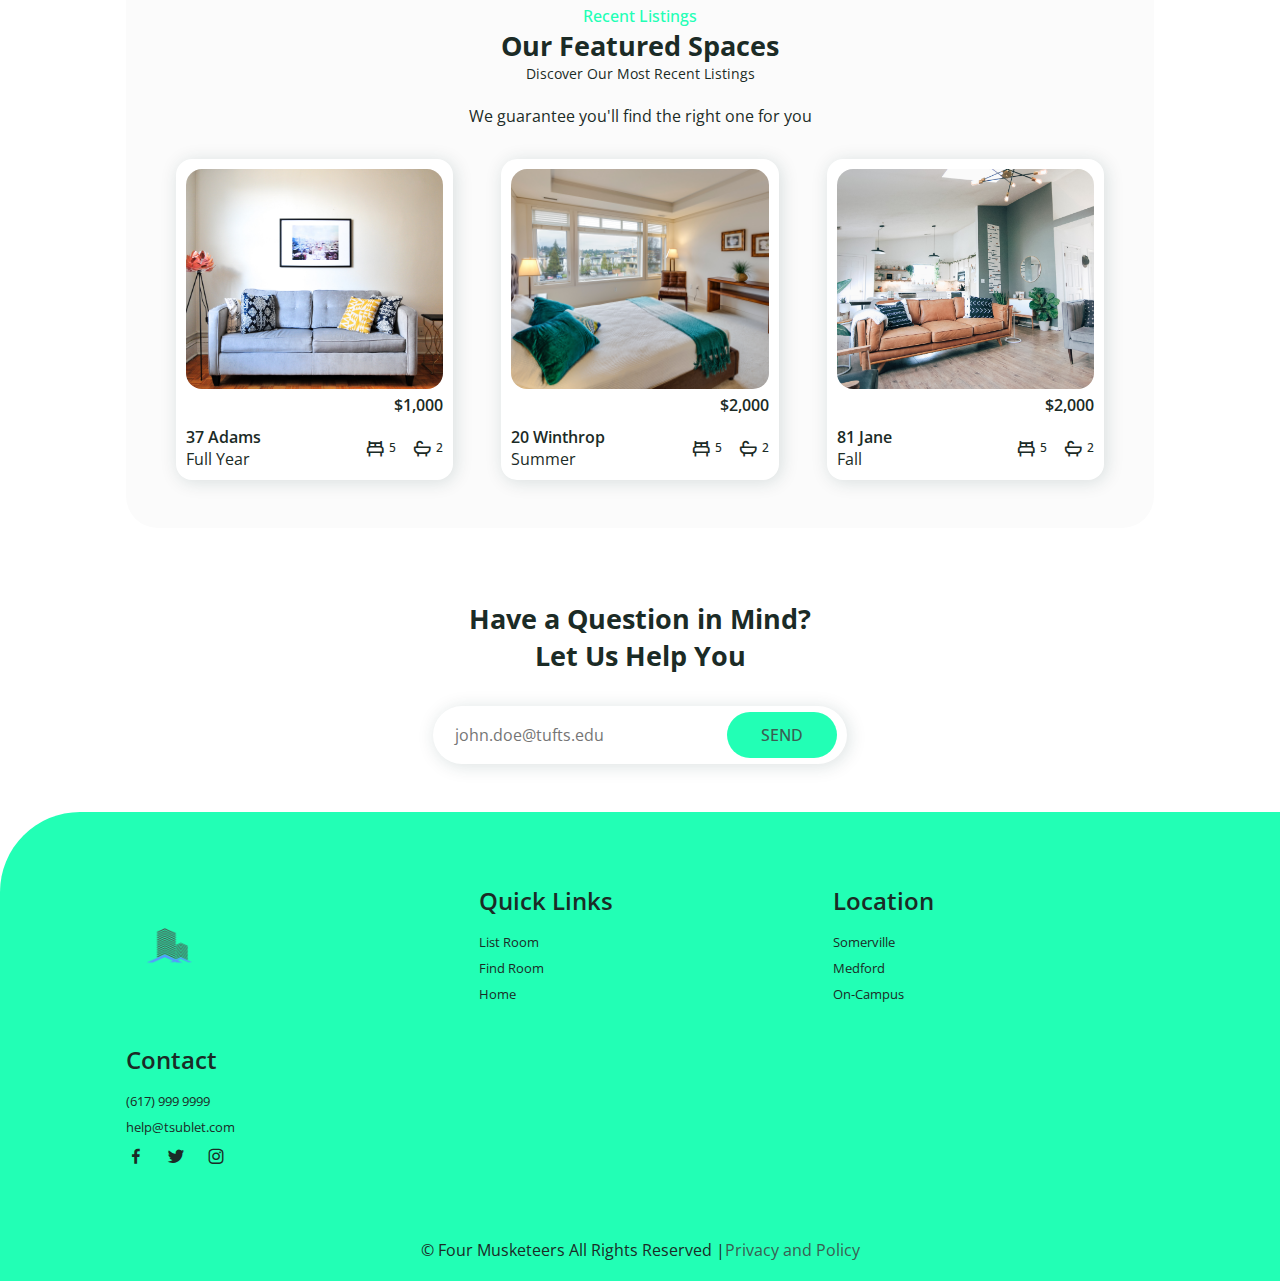
==== commit 1e35e51a: "temp change for sublet tufts" ====
--- a/index.html
+++ b/index.html
@@ -16,7 +16,7 @@
     <header>
         <div class="nav container">
             <!-- Logo -->
-            <a href="index.html" class="logo"><i class="bx bx-home"></i>Sublet Tufts</a>
+            <a href="index.html" class="logo"><i class="bx bx-home"></i>Sublet Tufts...</a>
             <input type="checkbox" name="" id="menu">
             <label for="menu"><i class="bx bx-menu" id="menu-icon"></i></label>
             <!-- Nav List -->
--- a/css/styles.css
+++ b/css/styles.css
@@ -47,6 +47,11 @@
     font-weight: 700;
     color: var(--text-color);
     text-transform: uppercase;
+}
+
+.logo .bx {
+    font-size: 40px;
+    color: var(--text-color);
 }
 
 header {
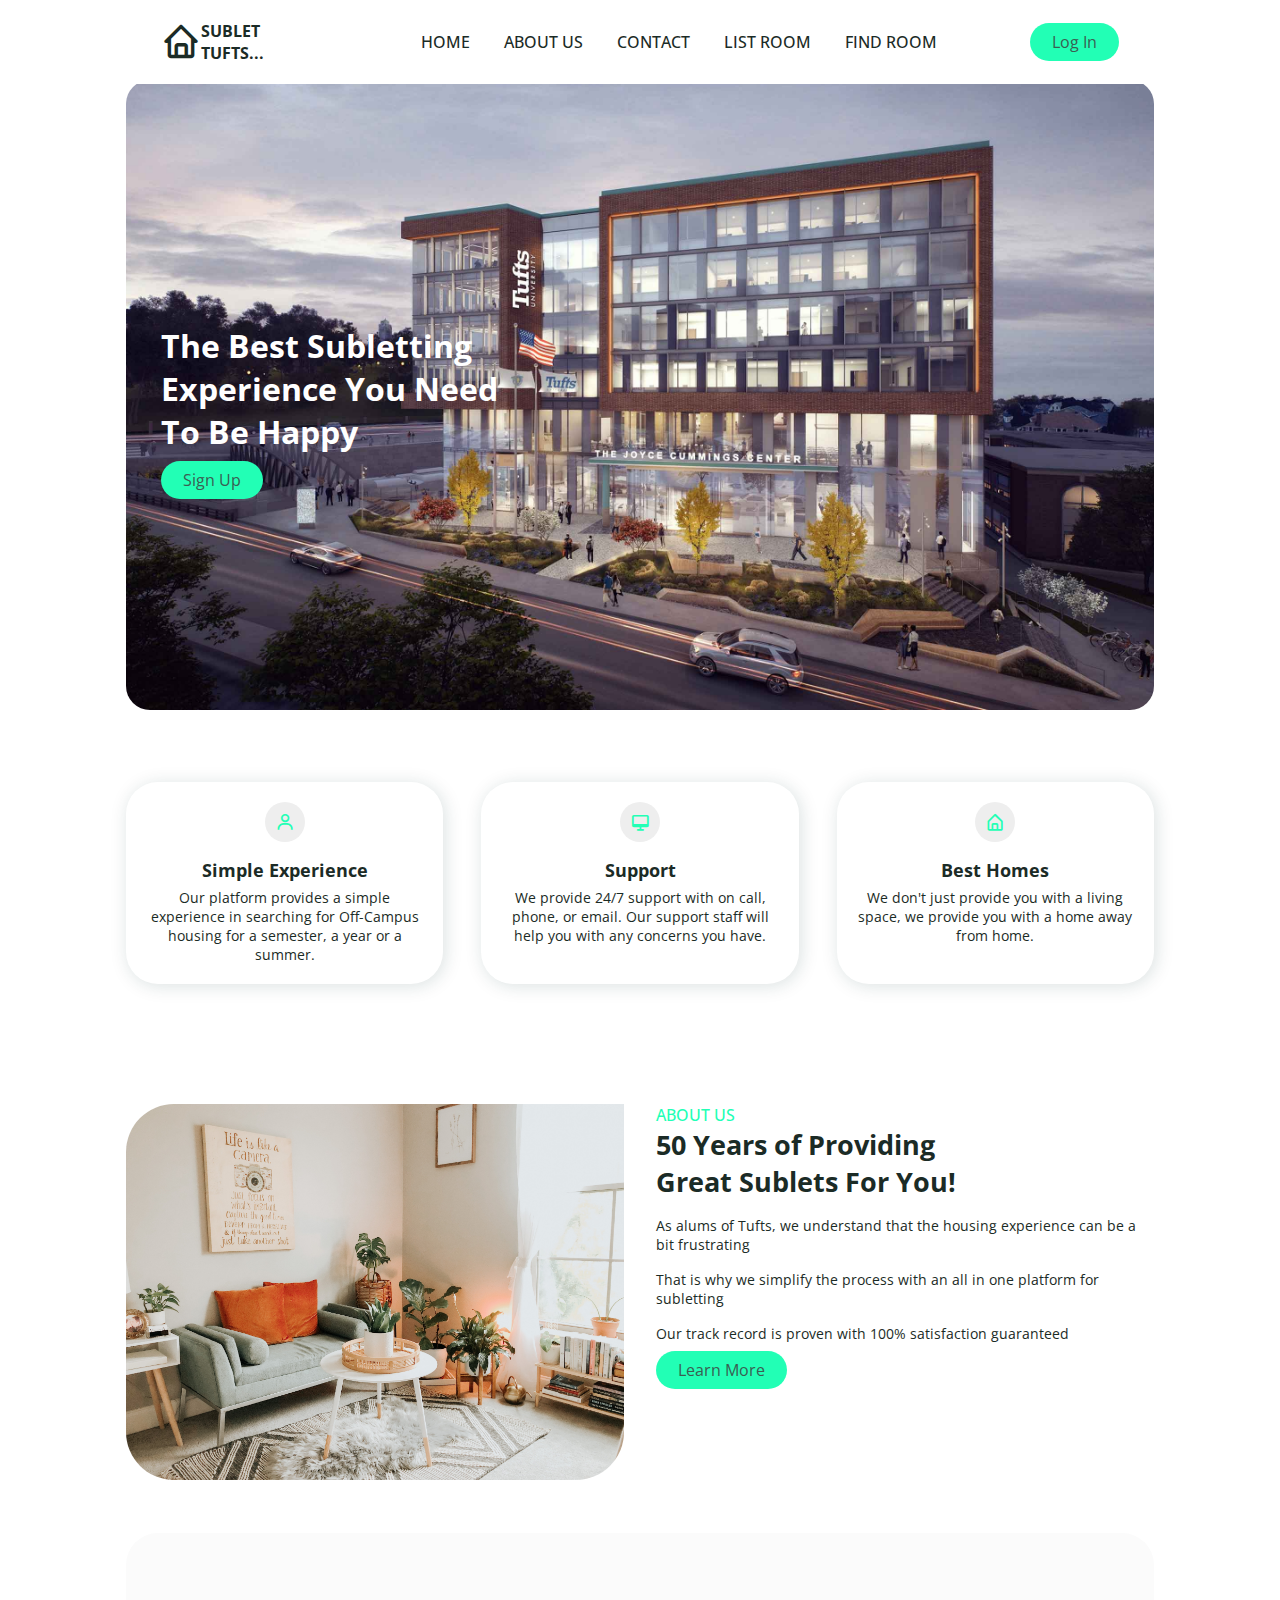
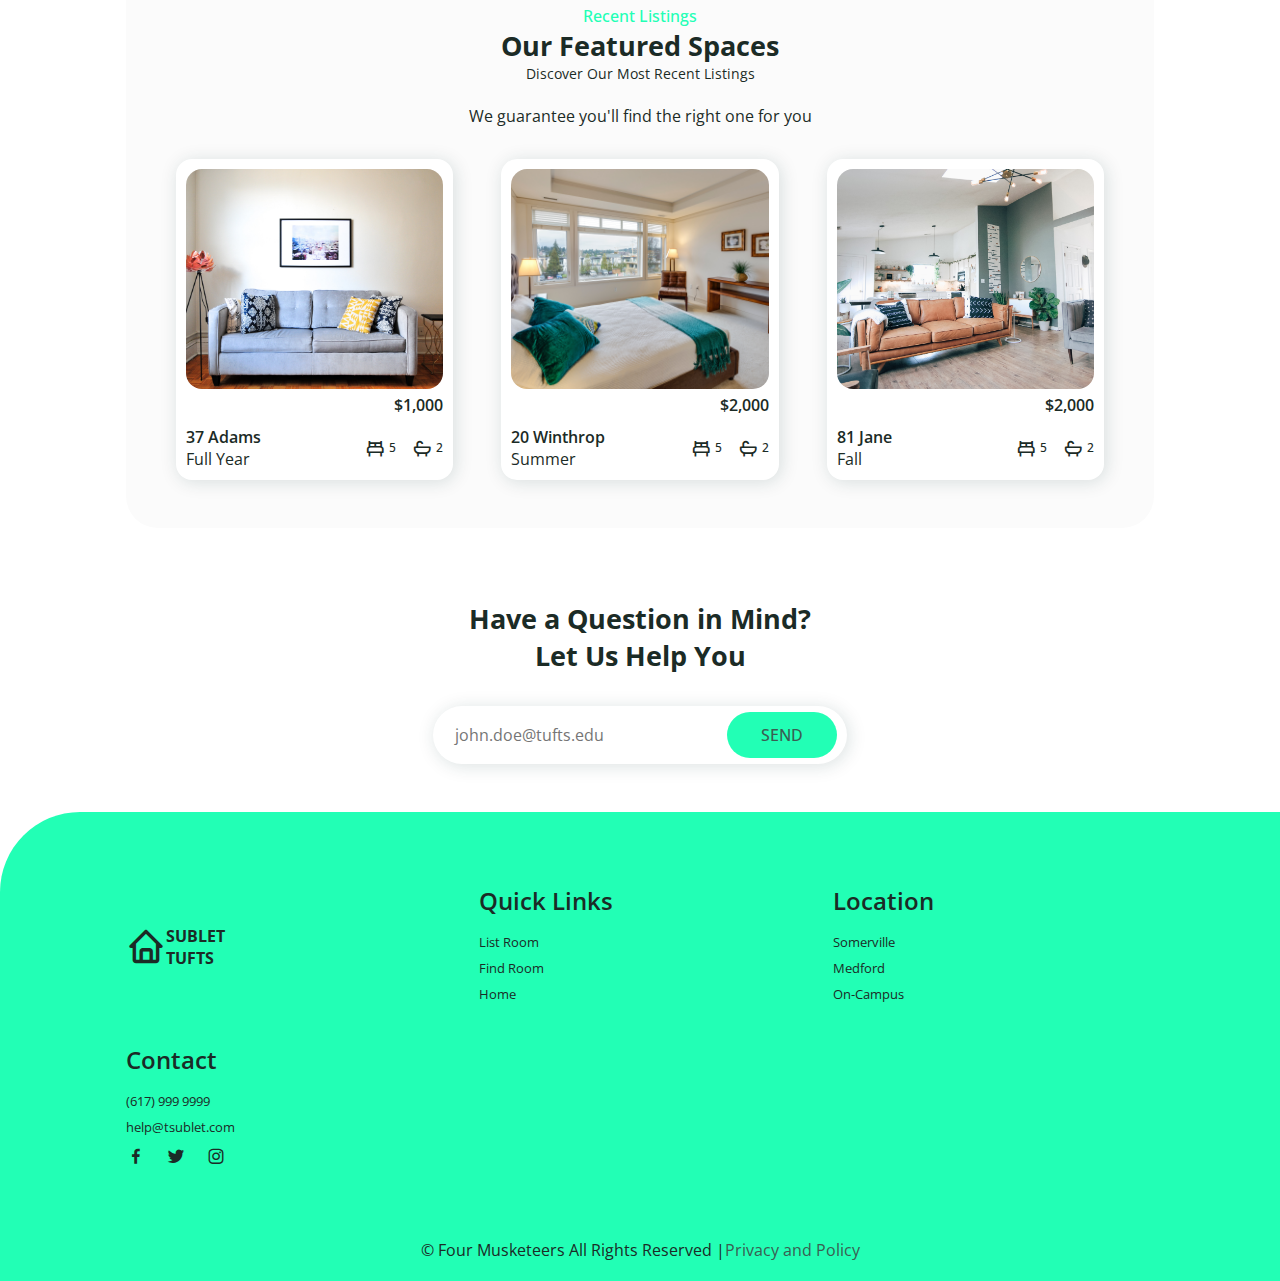
==== commit 3c6f3966: "change logo across all pages" ====
--- a/index.html
+++ b/index.html
@@ -157,7 +157,7 @@
     <section class="footer">
 	<div class="footer-container container">
 		<!-- Logo -->
-		<a href="index.html" class="logo"><img src="img/logo.png" alt="logo"></a>
+		<a href="index.html" class="logo"><i class="bx bx-home"></i>Sublet Tufts</a>
 		<div class="footer-box">
 			<h3>Quick Links</h3>
 			<a href="list_room.html">List Room</a>
